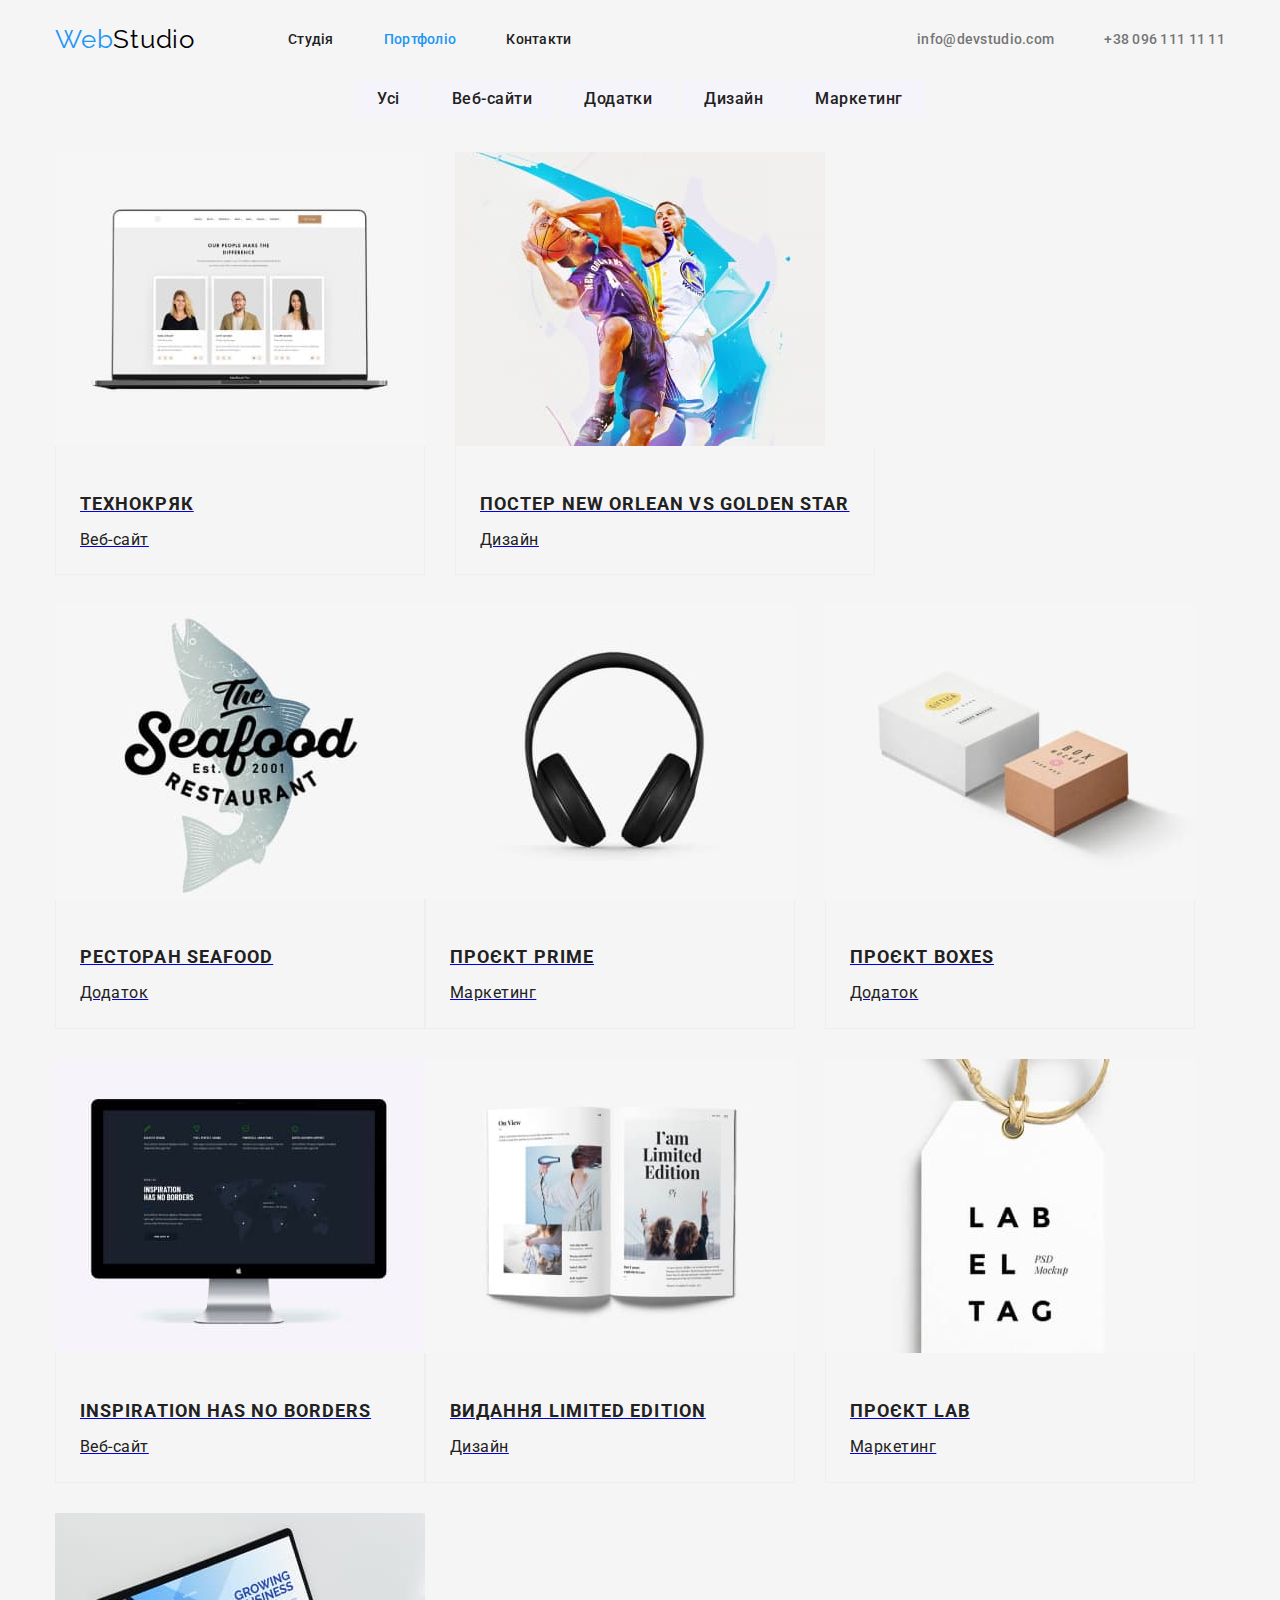
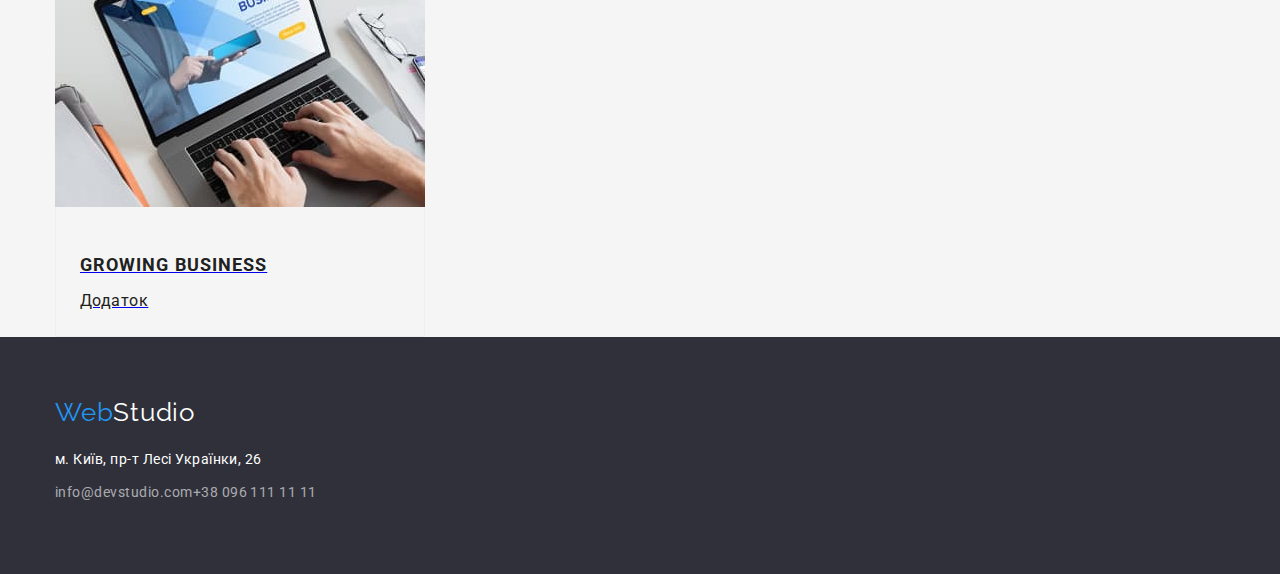
==== portfolio.html @ c463102e "hw3" ====
<!DOCTYPE html>
<html lang="ru">

<head>
    <meta charset="UTF-8">
    <meta http-equiv="X-UA-Compatible" content="IE=edge">
    <meta name="viewport" content="width=device-width, initial-scale=1.0">
    <title>Портфоліо</title>
<link href="https://fonts.googleapis.com/css2?family=Raleway:wght@700&family=Roboto:wght@400;500;700;900&display=swap"
    rel="stylesheet">
    <link rel="stylesheet" href="./css/modern-normalize.css" />
    <link href="css/styles.css" rel="stylesheet" type="text/css">
</head>
<body>
    <!--Шапка сайта-->
    

    <header class="page-header">
        <div class="container header-block">
        <a class="logo-link" href="./index.html">Web<span class="logo-header">Studio</span></a>
        <ul class="site-nav list">
            <li><a class="link" href="./index.html">Студія</a></li>
            <li><a class="link current" href="./portfolio.html">Портфоліо</a></li>
            <li><a class="link" href="#contacts">Контакти</a></li>
        </ul>
        <ul class="contact list">
            <li class="item">
                <a class="link" href="mailto:info@devstudio.com">info@devstudio.com</a>
            </li>
            <li class="item"><a class="link" href="tel:+380961111111">+38 096 111 11 11</a>
            </li>
        </ul>
        </div>
    </header>

                    <main>
                        <section class="section">
                            <div class="container">
                                <h1 hidden>Наші роботи</h1>
                                <h2 hidden>Портфоліо</h2>
                                <!-- Фільтр -->
                                <ul class="filter list">
                                    <li class="item"><button class="button" type="button">Усі</button></li>
                                    <li class="item"><button class="button" type="button">Веб-сайти</button></li>
                                    <li class="item"><button class="button" type="button">Додатки</button></li>
                                    <li class="item"><button class="button" type="button">Дизайн</button></li>
                                    <li class="item"><button class="button" type="button">Маркетинг</button></li>
                                </ul>
                                <!-- Портфоріо -->
                                <ul class="portfolio list">
                                    <li class="item">
                                        <a class="link" href="#">
                                            <img class="img" src="./images/ptf.jpg" alt="Технокряк" width="370" />
                                            <div class="signature">
                                                <h3 class="title">Технокряк</h3>
                                                <p class="text">Веб-сайт</p>
                                            </div>
                                        </a>
                                    </li>
                                    <li class="item">
                                        <a class="link" href="#" target="_blank" rel="noopener noreferrer">
                                            <img class="img" src="./images/ptf2.jpg" alt="Постер New Orlean vs Golden Star"
                                                />
                                            <div class="signature">
                                                <h3 class="title">Постер New Orlean vs Golden Star</h3>
                                                <p class="text">Дизайн</p>
                                            </div>
                                        </a>
                                    </li>
                                    <li class="item">
                                        <a class="link" href="#" target="_blank" rel="noopener noreferrer">
                                            <img class="img" src="./images/ptf3.jpg" alt="Ресторан Seafood" />
                                            <div class="signature">
                                                <h3 class="title">Ресторан Seafood</h3>
                                                <p class="text">Додаток</p>
                                            </div>
                                        </a>
                                    </li>
                                    <li class="item">
                                        <a class="link" href="#" target="_blank" rel="noopener noreferrer"><img class="img"
                                                src="./images/ptf4.jpg" alt="Проєкт Prime" width="370" />
                                            <div class="signature">
                                                <h3 class="title">Проєкт Prime</h3>
                                                <p class="text">Маркетинг</p>
                                            </div>
                                        </a>
                                    </li>
                                    <li class="item">
                                        <a class="link" href="#" target="_blank" rel="noopener noreferrer"><img class="img"
                                                src="./images/ptf5.jpg" alt="Проєкт Boxes" width="370" />
                                            <div class="signature">
                                                <h3 class="title">Проєкт Boxes</h3>
                                                <p class="text">Додаток</p>
                                            </div>
                                        </a>
                                    </li>
                                    <li class="item">
                                        <a class="link" href="#" target="_blank" rel="noopener noreferrer"><img class="img"
                                                src="./images/ptf6.jpg" alt="Inspiration has no Borders" width="370" />
                                            <div class="signature">
                                                <h3 class="title">Inspiration has no Borders</h3>
                                                <p class="text">Веб-сайт</p>
                                            </div>
                                        </a>
                                    </li>
                                    <li class="item">
                                        <a class="link" href="#" target="_blank" rel="noopener noreferrer"><img class="img"
                                                src="./images/ptf7.jpg" alt="Видання Limited Edition" width="370" />
                                            <div class="signature">
                                                <h3 class="title">Видання Limited Edition</h3>
                                                <p class="text">Дизайн</p>
                                            </div>
                                        </a>
                                    </li>
                                    <li class="item">
                                        <a class="link" href="#" target="_blank" rel="noopener noreferrer"><img class="img"
                                                src="./images/ptf8.jpg" alt="Проєкт LAB" width="370" />
                                            <div class="signature">
                                                <h3 class="title">Проєкт LAB</h3>
                                                <p class="text">Маркетинг</p>
                                            </div>
                                        </a>
                                    </li>
                                    <li class="item">
                                        <a class="link" href="#" target="_blank" rel="noopener noreferrer"><img class="img"
                                                src="./images/ptf9.jpg" alt="Growing Business" width="370" />
                                            <div class="signature">
                                                <h3 class="title">Growing Business</h3>
                                                <p class="text">Додаток</p>
                                            </div>
                                        </a>
                                    </li>
                                </ul>
                            </div>
                        </section>
                    </main>

    <footer class="footer">
        <div class="container">
    
            <a class="logo-link" href="/">Web<span class="logo-headers">Studio</span></a>
            <address class="addres">
                <a class="addres-link"
                    href="https://www.google.com/maps/place/%D0%B1%D1%83%D0%BB%D1%8C%D0%B2%D0%B0%D1%80+%D0%9B%D0%B5%D1%81%D1%96+%D0%A3%D0%BA%D1%80%D0%B0%D1%97%D0%BD%D0%BA%D0%B8,+26,+%D0%9A%D0%B8%D1%97%D0%B2,+02000/@50.427058,30.5351338,18.25z/data=!4m5!3m4!1s0x40d4cf0e033ecbe9:0x57a4dffefec77da0!8m2!3d50.4265807!4d30.5383858"
                    target="_blank" rel="noopener noreferrer">м. Київ, пр-т Лесі Українки, 26</a>
                <!-- Контакти -->
                <ul class="contact-footer list">
                    <li class="item">
                        <a class="link" href="mailto:info@devstudio.com">info@devstudio.com</a>
                    </li>
                    <br>
                    <li class="item"><a class="link" href="tel:+380961111111">+38 096 111 11 11</a></li>
                </ul>
            </address>
        </div>
        </div>
    </footer>
    </body>
    
    </html>
---- css/styles.css ----
:root {
    --primary-text-color: rgba(117, 117, 117, 1);
    --title-text-color: #212121;
    --accent-color: #2196F3;
    --primary-white-color: #FFFFFF;
    --primary-black-color: #000000;
    --background-footer-color:#2F303A;
    
}

body {
    background-color: #F5F5F5;
        color: var(--title-text-color);
        font-family: 'Roboto', sans-serif;
        letter-spacing: 0.03em;
    }
    /* Logo */
    .list {
        display: flex ;
        padding: 0;
        margin: 0;
        list-style: none;
    }
    
    
        /* Container */
        .container {
            margin-left: auto;
            margin-right: auto;
            max-width: 1200px;
            padding-left: 15px;
            padding-right: 15px;
        }
    
        .padding {
            background-color: #F5F5F5;
            padding: auto;
        }

        .teach {
            background-color:#F5F4FA;
            padding: auto;
        }
        .logo-link {
        color: var(--accent-color) ;
        font-family: Raleway, sans-serif;
        font-size: 26px;
        line-height: 1.2;
        letter-spacing: 0.03em;
        text-decoration: none;
        display: flex;
        }

 .logo-link:hover,
 .logo-link:focus,
 .logo-header:hover,
 .logo-header:focus {
 
     color: var(--accent-color);
 }

.logo-header {
    color: var(--primary-black-color);
}
.header-block {
        display: flex;
     align-items: center;
        flex-wrap: wrap;
}

  /* Site-nav */
  .site-nav {
    margin-left: 93px;
  }

  .site-nav {
    gap: 50px;
  }

  
  .site-nav .link {
    color: var(--title-text-color) ;
        font-weight: 500;
        font-size: 14px;
        line-height: 1.14;
        letter-spacing: 0.02em;
        text-decoration: none;
        display: flex;
  }
  

    .site-nav .link:hover ,
    .site-nav .link:focus {
        color: var(--accent-color);
        color: var(--accent-color);
    }
        
    .site-nav .link.current {
        color: var(--accent-color);
        color: var(--accent-color);
    }    
        /* Main */
                .features {
                    display: flex;
                }
        
                .features-section {
                    padding-bottom: 0;
                }
        
                .features .item:not(:last-child) {
        
                    margin-right: 30px;
                }
        
                .section .section-title {
                    margin-bottom: 50px;
        
                    font-weight: 700;
                    font-size: 36px;
                    line-height: 1.16;
                    text-align: center;
                }
        
                .features .title {
                    margin-top: 0;
                    margin-bottom: 10px;
                    font-weight: 700;
                    font-size: 14px;
                    line-height: 1.14;
                    text-transform: uppercase;
        
                }
        
                .features-section .item {
                    width: 270px;
                }
        
                .features .text {
                    margin-top: 0;
                    margin-bottom: 0;
                    color: var(--title-text-color);
                    font-size: 14px;
                    line-height: 1.7;
                         }
        
        
    /* Address */
 .contact {
     display: flex;
     margin-left: auto;
 }

 .contact .item:not(:last-child) {
     margin-right: 50px;
 }

 .contact .link {
     display: block;
     padding-top: 32px;
     padding-bottom: 32px;

     color: #757575;
     text-decoration: none;
     font-weight: 500;
     font-size: 14px;
     line-height: 1.14;
     letter-spacing: 0.02em;
 }

 .contact .link:hover,
 .contact .link:focus {
     color: var(--accent-color);
     text-decoration: none;
 }
    
          
    /* Hero */
    .hero {
            background-color: #2F303A;
            padding: 200px 0;
            display: block;
                height: 600px;
            max-width: 1600px;
            margin-left: auto;
            margin-right: auto;
            margin-bottom: 94px;
            color: var(--primary-white-color);
            font-weight: 900;
            font-size: 44px;
            line-height: 1.3;
            text-align: center;
            letter-spacing: 0.06em;
            text-transform: uppercase;

    }
        .hero-title {
            margin-top: 0;
            margin-bottom: 30px;
            color: var(--primary-white-color);
            font-weight: 900;
            font-size: 44px;
            line-height: 1.36;
            text-align: center;
            letter-spacing: 0.03em;
            text-transform: uppercase;
        }
    /* Button-1 */
        .button-order {
            border-radius: 4px;
            padding: 10px 32px;
            margin: auto;
            display: inline-block;
            color: var(--primary-white-color);
            background-color: var(--accent-color);
            min-width: 216px;
            min-height: 50px;
            cursor: pointer;
            font-weight: 700;
            font-size: 16px;
            line-height: 1.9;
            letter-spacing: 0.06em;
            text-align: center;
            border: 1px solid transparent;
        }
        /* Section */
        .title {
                color: var(--title-text-color);
                font-weight: 700;
                font-size: 14px;
                line-height: 1.14;
                letter-spacing: 0.03em;
                text-transform: uppercase;
                margin-bottom: 10px;
        }
        
        .section-title {
            margin-top: 118px;
            margin-bottom: 94px;
        }
        .section .section-title {
            color: var(--title-text-color);
                    font-weight: 700;
                    font-size: 36px;
                    line-height: 42px;
                    text-align: center;
    
        }

        .feature-list .text  {
            color: var(--primary-text-color);
                font-weight: 400;
                font-size: 14px;
                line-height: 1.7;
        }

        /* Примітка */

                .work {
                    display: flex;
                    justify-content: center;
                }
        
                .work-title {
                    margin-bottom: 50px;
                }
        
                .work .item:not(:last-child) {
                    margin-right: 30px;
                }

                  /* Info team*/

    .team .item-people:not(:last-child) {
     margin-right: 30px;
         }
                
    .team .image {
         margin-bottom: 30px; 
        }
    .team .title {
        font-weight: 500;
        font-size: 16px; 
        line-height: 1.2;
        margin-top: 0em;
        margin-bottom: 10px;
            }
                
    .team .text {
    color: var(--title-text-color);
    font-size: 16px;
    line-height: 1.2;
    margin-top: 0;
    margin-bottom: 0;
            }

    .text {
    margin-bottom: 124px;
        }
                .list-team {
                    margin: 0px;
                    padding: 0px;
                    justify-content: center;
                    display: flex;
                    gap: 30px;
                    padding-bottom: 94px;
                    padding-left: 200px;
                    padding-right: 200px;
                    
                }
                       .item-people {
                            background-color: #FFFFFF;
                            box-shadow: 0px 1px 3px rgba(0, 0, 0, 0.12), 0px 1px 1px rgba(0, 0, 0, 0.14), 0px 2px 1px rgba(0, 0, 0, 0.2);
                            border-radius: 0px 0px 4px 4px;
                        }

                        
                    
        
        /* Footer */
                .footer {
                    background-color: var(--background-footer-color);
                    padding: 60px 0;
                }

                .footer .logo-link {
                    display: block;
                    margin-bottom: 20px;
                }

                .footer .logo-headers {
                    color: #ffffff;
                    text-decoration: none;
                        }

                                .addres-link {
                                    color: #ffffff;
                                    display:block;
                                    margin-bottom: 9px;
                
                                    font-style: normal;
                                    text-decoration: none;
                                    font-size: 14px;
                                    line-height: 1.7;
                                }
                
                                .addres-link:hover,
                                .addres-link:focus {
                                    color: var(--accent-color);
                                    font-style: normal;
                                }
                
                                .contact-footer .link {
                                    color: rgba(255, 255, 255, 0.6);
                
                                    text-decoration: none;
                                    font-style: normal;
                                    font-size: 14px;
                                    line-height: 1.7;
                                    padding: 0 auto;
                                }
                
                                .contact-footer .item:not(:last-child) {
                                    margin-bottom: 9px;
                                }
                
                
                                .contact-footer .link.link:hover,
                                .contact-footer .link.link:focus {
                                    color: var(--accent-color);
                                    font-style: normal;
                                }
                                

 /* Portfolio */
 .portfolio .img {
     display: block;
 }

 .signature {
     padding: 20px 24px;
     border-left: 1px solid #EEEEEE;
     border-right: 1px solid #EEEEEE;
     border-bottom: 1px solid #EEEEEE;
 }

 .filter {
     display: flex;
     justify-content: center;
     margin-bottom: 34px;
 }

 .filter .item.item:not(:last-child) {
     margin-right: 8px;
 }

 .button {
     border: transparent;

     color: #212121;
     background-color: #F5F4FA;
     cursor: pointer;
     padding: 6px 22px;
     border: transparent;
     border-radius: 4px;
     font-weight: 500;
     font-size: 16px;
     line-height: 1.6;
     letter-spacing: 0.03em
 }

 .button:hover,
 .button:focus {
     border: transparent;
     border-radius: 4px;
     color: #FFFFFF;
     background-color: #2196F3;
 }

 /* Портфоліо */
 .portfolio {
     display: flex;
     flex-wrap: wrap;
     box-sizing: border-box;

 }

 .portfolio .item:not(:nth-child(3n + 3)) {
     margin-right: 30px;
 }

 .portfolio .item:not(:nth-last-child(-n + 3)) {
     margin-bottom: 30px;
 }

 .portfolio .title {
     font-weight: 700;
     font-size: 18px;
     line-height: 2;
     margin-top: 20px;
     margin-bottom: 4px;
     text-decoration: none;

 }

 .title {
    font-weight: 700;
    font-size: 18px;
    line-height: 2;
    letter-spacing: 0.06em;
    color: var(--title-text-color);
    text-decoration: none;
 }


 .portfolio .text {
     color: var(--title-text-color);

     font-size: 16px;
     line-height: 1.8;
     margin: 0;
     text-decoration: none;
 }
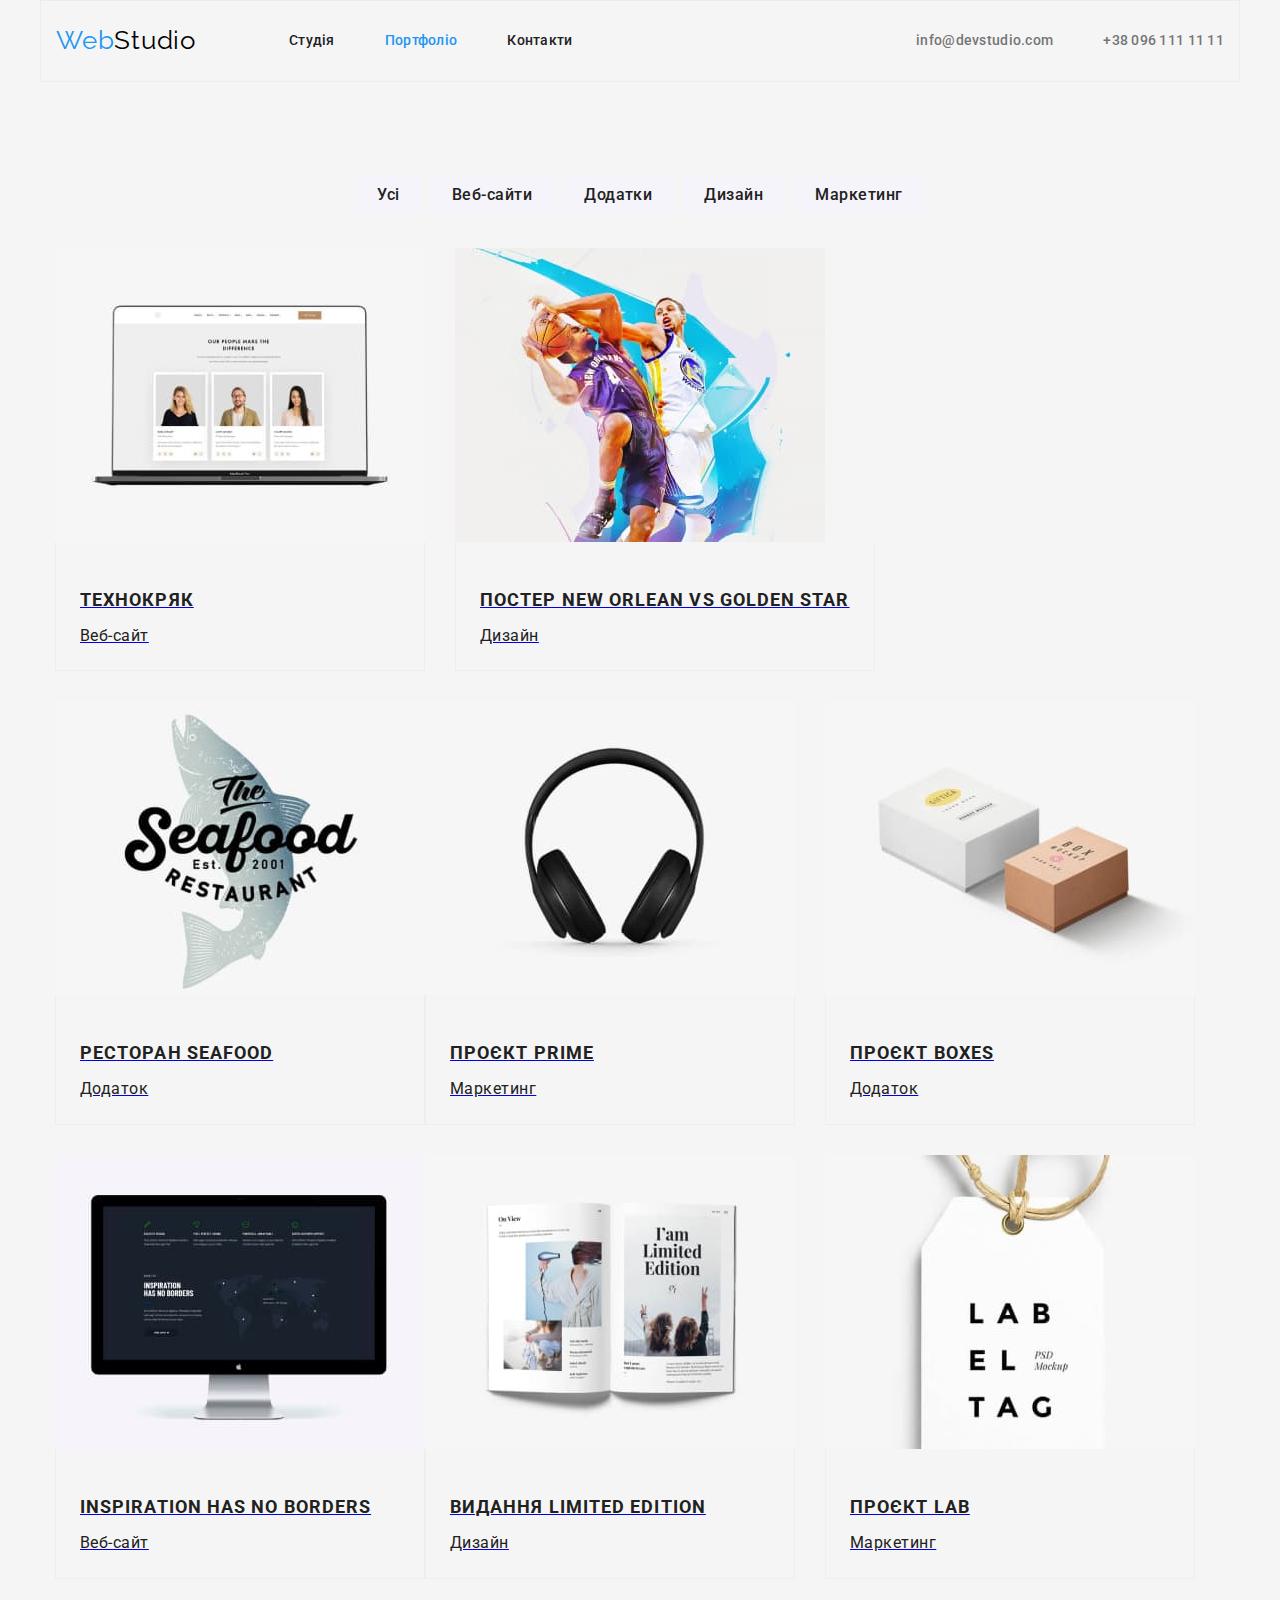
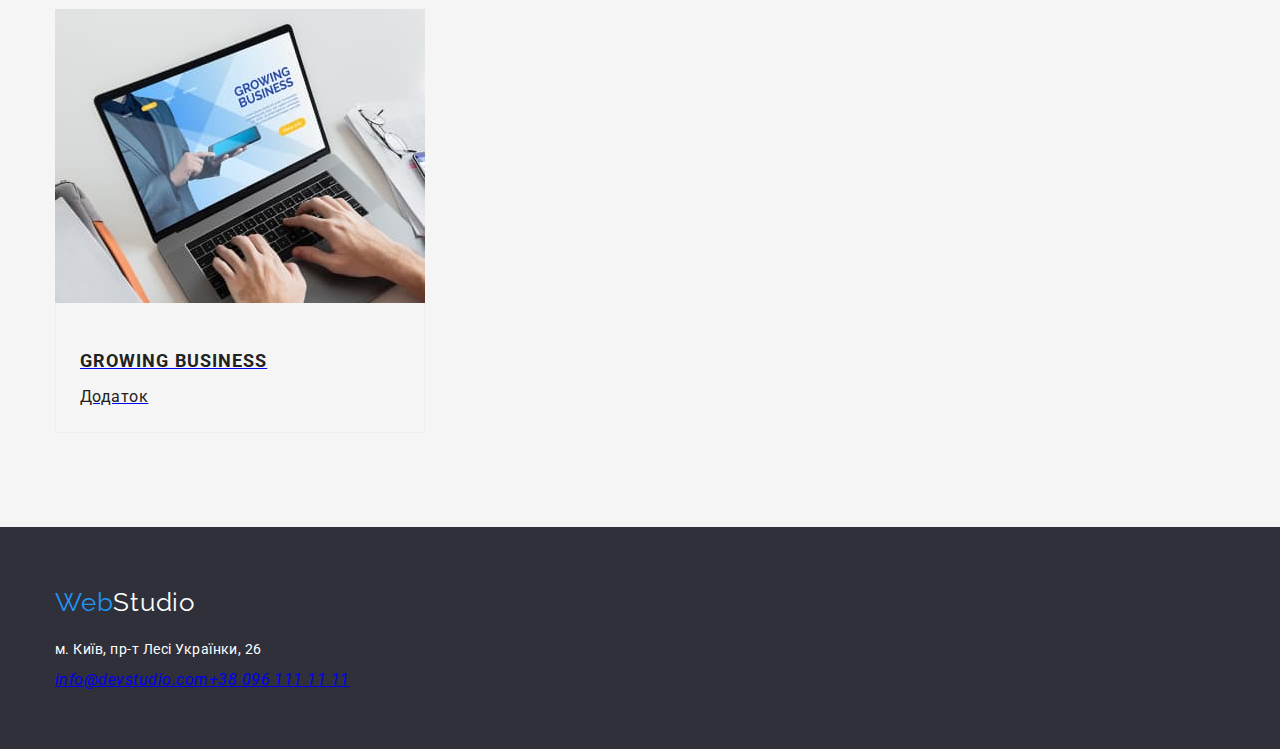
==== commit 9e5faf03: "final index.html" ====
--- a/portfolio.html
+++ b/portfolio.html
@@ -32,109 +32,109 @@
         </ul>
         </div>
     </header>
+    <main>
+        <section class="section">
+            <div class="container">
+                <h1 hidden>Наші роботи</h1>
+                <h2 hidden>Портфоліо</h2>
+                <!-- Фільтр -->
+                <ul class="filter list">
+                    <li class="item"><button class="button" type="button">Усі</button></li>
+                    <li class="item"><button class="button" type="button">Веб-сайти</button></li>
+                    <li class="item"><button class="button" type="button">Додатки</button></li>
+                    <li class="item"><button class="button" type="button">Дизайн</button></li>
+                    <li class="item"><button class="button" type="button">Маркетинг</button></li>
+                </ul>
+                <!-- Портфоріо -->
+                <ul class="portfolio list">
+                    <li class="item">
+                        <a class="link" href="#">
+                            <img class="img" src="./images/ptf.jpg" alt="Технокряк" width="370" />
+                            <div class="signature">
+                                <h3 class="title">Технокряк</h3>
+                                <p class="text">Веб-сайт</p>
+                            </div>
+                        </a>
+                    </li>
+                    <li class="item">
+                        <a class="link" href="#" target="_blank" rel="noopener noreferrer">
+                            <img class="img" src="./images/ptf2.jpg" alt="Постер New Orlean vs Golden Star"
+                                width="370" />
+                            <div class="signature">
+                                <h3 class="title">Постер New Orlean vs Golden Star</h3>
+                                <p class="text">Дизайн</p>
+                            </div>
+                        </a>
+                    </li>
+                    <li class="item">
+                        <a class="link" href="#" target="_blank" rel="noopener noreferrer">
+                            <img class="img" src="./images/ptf3.jpg" alt="Ресторан Seafood" width="370" />
+                            <div class="signature">
+                                <h3 class="title">Ресторан Seafood</h3>
+                                <p class="text">Додаток</p>
+                            </div>
+                        </a>
+                    </li>
+                    <li class="item">
+                        <a class="link" href="#" target="_blank" rel="noopener noreferrer"><img class="img"
+                                src="./images/ptf4.jpg" alt="Проєкт Prime" width="370" />
+                            <div class="signature">
+                                <h3 class="title">Проєкт Prime</h3>
+                                <p class="text">Маркетинг</p>
+                            </div>
+                        </a>
+                    </li>
+                    <li class="item">
+                        <a class="link" href="#" target="_blank" rel="noopener noreferrer"><img class="img"
+                                src="./images/ptf5.jpg" alt="Проєкт Boxes" width="370" />
+                            <div class="signature">
+                                <h3 class="title">Проєкт Boxes</h3>
+                                <p class="text">Додаток</p>
+                            </div>
+                        </a>
+                    </li>
+                    <li class="item">
+                        <a class="link" href="#" target="_blank" rel="noopener noreferrer"><img class="img"
+                                src="./images/ptf6.jpg" alt="Inspiration has no Borders" width="370" />
+                            <div class="signature">
+                                <h3 class="title">Inspiration has no Borders</h3>
+                                <p class="text">Веб-сайт</p>
+                            </div>
+                        </a>
+                    </li>
+                    <li class="item">
+                        <a class="link" href="#" target="_blank" rel="noopener noreferrer"><img class="img"
+                                src="./images/ptf7.jpg" alt="Видання Limited Edition" width="370" />
+                            <div class="signature">
+                                <h3 class="title">Видання Limited Edition</h3>
+                                <p class="text">Дизайн</p>
+                            </div>
+                        </a>
+                    </li>
+                    <li class="item">
+                        <a class="link" href="#" target="_blank" rel="noopener noreferrer"><img class="img"
+                                src="./images/ptf8.jpg" alt="Проєкт LAB" width="370" />
+                            <div class="signature">
+                                <h3 class="title">Проєкт LAB</h3>
+                                <p class="text">Маркетинг</p>
+                            </div>
+                        </a>
+                    </li>
+                    <li class="item">
+                        <a class="link" href="#" target="_blank" rel="noopener noreferrer"><img class="img"
+                                src="./images/ptf9.jpg" alt="Growing Business" width="370" />
+                            <div class="signature">
+                                <h3 class="title">Growing Business</h3>
+                                <p class="text">Додаток</p>
+                            </div>
+                        </a>
+                    </li>
+                </ul>
+            </div>
+        </section>
+    </main>
 
-                    <main>
-                        <section class="section">
-                            <div class="container">
-                                <h1 hidden>Наші роботи</h1>
-                                <h2 hidden>Портфоліо</h2>
-                                <!-- Фільтр -->
-                                <ul class="filter list">
-                                    <li class="item"><button class="button" type="button">Усі</button></li>
-                                    <li class="item"><button class="button" type="button">Веб-сайти</button></li>
-                                    <li class="item"><button class="button" type="button">Додатки</button></li>
-                                    <li class="item"><button class="button" type="button">Дизайн</button></li>
-                                    <li class="item"><button class="button" type="button">Маркетинг</button></li>
-                                </ul>
-                                <!-- Портфоріо -->
-                                <ul class="portfolio list">
-                                    <li class="item">
-                                        <a class="link" href="#">
-                                            <img class="img" src="./images/ptf.jpg" alt="Технокряк" width="370" />
-                                            <div class="signature">
-                                                <h3 class="title">Технокряк</h3>
-                                                <p class="text">Веб-сайт</p>
-                                            </div>
-                                        </a>
-                                    </li>
-                                    <li class="item">
-                                        <a class="link" href="#" target="_blank" rel="noopener noreferrer">
-                                            <img class="img" src="./images/ptf2.jpg" alt="Постер New Orlean vs Golden Star"
-                                                />
-                                            <div class="signature">
-                                                <h3 class="title">Постер New Orlean vs Golden Star</h3>
-                                                <p class="text">Дизайн</p>
-                                            </div>
-                                        </a>
-                                    </li>
-                                    <li class="item">
-                                        <a class="link" href="#" target="_blank" rel="noopener noreferrer">
-                                            <img class="img" src="./images/ptf3.jpg" alt="Ресторан Seafood" />
-                                            <div class="signature">
-                                                <h3 class="title">Ресторан Seafood</h3>
-                                                <p class="text">Додаток</p>
-                                            </div>
-                                        </a>
-                                    </li>
-                                    <li class="item">
-                                        <a class="link" href="#" target="_blank" rel="noopener noreferrer"><img class="img"
-                                                src="./images/ptf4.jpg" alt="Проєкт Prime" width="370" />
-                                            <div class="signature">
-                                                <h3 class="title">Проєкт Prime</h3>
-                                                <p class="text">Маркетинг</p>
-                                            </div>
-                                        </a>
-                                    </li>
-                                    <li class="item">
-                                        <a class="link" href="#" target="_blank" rel="noopener noreferrer"><img class="img"
-                                                src="./images/ptf5.jpg" alt="Проєкт Boxes" width="370" />
-                                            <div class="signature">
-                                                <h3 class="title">Проєкт Boxes</h3>
-                                                <p class="text">Додаток</p>
-                                            </div>
-                                        </a>
-                                    </li>
-                                    <li class="item">
-                                        <a class="link" href="#" target="_blank" rel="noopener noreferrer"><img class="img"
-                                                src="./images/ptf6.jpg" alt="Inspiration has no Borders" width="370" />
-                                            <div class="signature">
-                                                <h3 class="title">Inspiration has no Borders</h3>
-                                                <p class="text">Веб-сайт</p>
-                                            </div>
-                                        </a>
-                                    </li>
-                                    <li class="item">
-                                        <a class="link" href="#" target="_blank" rel="noopener noreferrer"><img class="img"
-                                                src="./images/ptf7.jpg" alt="Видання Limited Edition" width="370" />
-                                            <div class="signature">
-                                                <h3 class="title">Видання Limited Edition</h3>
-                                                <p class="text">Дизайн</p>
-                                            </div>
-                                        </a>
-                                    </li>
-                                    <li class="item">
-                                        <a class="link" href="#" target="_blank" rel="noopener noreferrer"><img class="img"
-                                                src="./images/ptf8.jpg" alt="Проєкт LAB" width="370" />
-                                            <div class="signature">
-                                                <h3 class="title">Проєкт LAB</h3>
-                                                <p class="text">Маркетинг</p>
-                                            </div>
-                                        </a>
-                                    </li>
-                                    <li class="item">
-                                        <a class="link" href="#" target="_blank" rel="noopener noreferrer"><img class="img"
-                                                src="./images/ptf9.jpg" alt="Growing Business" width="370" />
-                                            <div class="signature">
-                                                <h3 class="title">Growing Business</h3>
-                                                <p class="text">Додаток</p>
-                                            </div>
-                                        </a>
-                                    </li>
-                                </ul>
-                            </div>
-                        </section>
-                    </main>
-
+    
     <footer class="footer">
         <div class="container">
     
--- a/css/styles.css
+++ b/css/styles.css
@@ -32,14 +32,9 @@
             padding-right: 15px;
         }
     
-        .padding {
-            background-color: #F5F5F5;
-            padding: auto;
-        }
-
-        .teach {
-            background-color:#F5F4FA;
-            padding: auto;
+        .section {
+            padding-top: 94px;
+            padding-bottom: 94px;
         }
         .logo-link {
         color: var(--accent-color) ;
@@ -66,11 +61,14 @@
         display: flex;
      align-items: center;
         flex-wrap: wrap;
+        border: 1px solid #ECECEC;
+        padding: auto;
 }
 
   /* Site-nav */
   .site-nav {
     margin-left: 93px;
+    
   }
 
   .site-nav {
@@ -270,53 +268,45 @@
                 }
 
                   /* Info team*/
-
-    .team .item-people:not(:last-child) {
-     margin-right: 30px;
-         }
-                
-    .team .image {
-         margin-bottom: 30px; 
-        }
-    .team .title {
-        font-weight: 500;
-        font-size: 16px; 
-        line-height: 1.2;
-        margin-top: 0em;
-        margin-bottom: 10px;
-            }
-                
-    .team .text {
-    color: var(--title-text-color);
-    font-size: 16px;
-    line-height: 1.2;
-    margin-top: 0;
-    margin-bottom: 0;
-            }
-
-    .text {
-    margin-bottom: 124px;
-        }
-                .list-team {
-                    margin: 0px;
-                    padding: 0px;
-                    justify-content: center;
-                    display: flex;
-                    gap: 30px;
-                    padding-bottom: 94px;
-                    padding-left: 200px;
-                    padding-right: 200px;
-                    
-                }
-                       .item-people {
-                            background-color: #FFFFFF;
-                            box-shadow: 0px 1px 3px rgba(0, 0, 0, 0.12), 0px 1px 1px rgba(0, 0, 0, 0.14), 0px 2px 1px rgba(0, 0, 0, 0.2);
-                            border-radius: 0px 0px 4px 4px;
-                        }
-
-                        
-                    
-        
+                  
+             .team {
+                display: flex;
+                justify-content: center;
+                gap: 30px;
+             }
+                    .title-team {
+                        margin-bottom: 50px;
+                        color: var(--title-text-color);
+                        font-weight: 700;
+                        font-size: 36px;
+                        line-height: 42px;
+                        text-align: center;
+                        letter-spacing: 0.03em;
+                }
+                .team-title {
+                color: var(--title-text-color);
+                font-weight: 500;
+                font-size: 16px;
+                line-height: 1.18;
+                text-align: center;
+                letter-spacing: 0.03em;
+                 }
+                .text-team {
+                 color: #757575;
+                font-size: 16px;
+                line-height: 1.18;
+                 margin: 0px;
+                padding: 0px;
+                text-align: center;
+                letter-spacing: 0.03em;
+                padding-bottom: 30px;
+                padding-top: 10px;
+                }
+                .team-people {
+                background-color: #FFFFFF;
+                box-shadow: 0px 1px 3px rgba(0, 0, 0, 0.12), 0px 1px 1px rgba(0, 0, 0, 0.14), 0px 2px 1px rgba(0, 0, 0, 0.2);
+                border-radius: 0px 0px 4px 4px;
+                                }
         /* Footer */
                 .footer {
                     background-color: var(--background-footer-color);
@@ -350,7 +340,7 @@
                                     font-style: normal;
                                 }
                 
-                                .contact-footer .link {
+                                .footer-list .link {
                                     color: rgba(255, 255, 255, 0.6);
                 
                                     text-decoration: none;
@@ -359,41 +349,22 @@
                                     line-height: 1.7;
                                     padding: 0 auto;
                                 }
-                
-                                .contact-footer .item:not(:last-child) {
+                                .footer-list {
+                                    list-style: none;
+                                }
+                                .footer-list .item:not(:last-child) {
                                     margin-bottom: 9px;
                                 }
                 
                 
-                                .contact-footer .link.link:hover,
-                                .contact-footer .link.link:focus {
+                                .footer-list .link.link:hover,
+                                .footer-list .link.link:focus {
                                     color: var(--accent-color);
                                     font-style: normal;
                                 }
                                 
 
  /* Portfolio */
- .portfolio .img {
-     display: block;
- }
-
- .signature {
-     padding: 20px 24px;
-     border-left: 1px solid #EEEEEE;
-     border-right: 1px solid #EEEEEE;
-     border-bottom: 1px solid #EEEEEE;
- }
-
- .filter {
-     display: flex;
-     justify-content: center;
-     margin-bottom: 34px;
- }
-
- .filter .item.item:not(:last-child) {
-     margin-right: 8px;
- }
-
  .button {
      border: transparent;
 
@@ -406,7 +377,8 @@
      font-weight: 500;
      font-size: 16px;
      line-height: 1.6;
-     letter-spacing: 0.03em
+     letter-spacing: 0.03em;
+
  }
 
  .button:hover,
@@ -416,6 +388,84 @@
      color: #FFFFFF;
      background-color: #2196F3;
  }
+  .portfolio .img {
+      display: block;
+  }
+
+  .signature {
+      padding: 20px 24px;
+      border-left: 1px solid #EEEEEE;
+      border-right: 1px solid #EEEEEE;
+      border-bottom: 1px solid #EEEEEE;
+  }
+
+  .filter {
+      display: flex;
+      justify-content: center;
+      margin-bottom: 34px;
+  }
+
+  .filter .item.item:not(:last-child) {
+      margin-right: 8px;
+  }
+
+  .button {
+      border: transparent;
+
+      color: #212121;
+      background-color: #F5F4FA;
+      cursor: pointer;
+      padding: 6px 22px;
+      border: transparent;
+      border-radius: 4px;
+      font-weight: 500;
+      font-size: 16px;
+      line-height: 1.6;
+      letter-spacing: 0.03em
+  }
+
+  .button:hover,
+  .button:focus {
+      border: transparent;
+      border-radius: 4px;
+      color: #FFFFFF;
+      background-color: #2196F3;
+  }
+
+  /* Портфоліо */
+  .portfolio {
+      display: flex;
+      flex-wrap: wrap;
+      /* gap: 30px; */
+      box-sizing: border-box;
+
+  }
+
+  .portfolio .item:not(:nth-child(3n + 3)) {
+      margin-right: 30px;
+  }
+
+  .portfolio .item:not(:nth-last-child(-n + 3)) {
+      margin-bottom: 30px;
+  }
+
+  .portfolio .title {
+      font-weight: 700;
+      font-size: 18px;
+      line-height: 2;
+      margin-top: 20px;
+      margin-bottom: 4px;
+
+  }
+
+
+  .portfolio .text {
+      color: var(--title-text-color);
+
+      font-size: 16px;
+      line-height: 1.8;
+      margin: 0;
+  }
 
  /* Портфоліо */
  .portfolio {
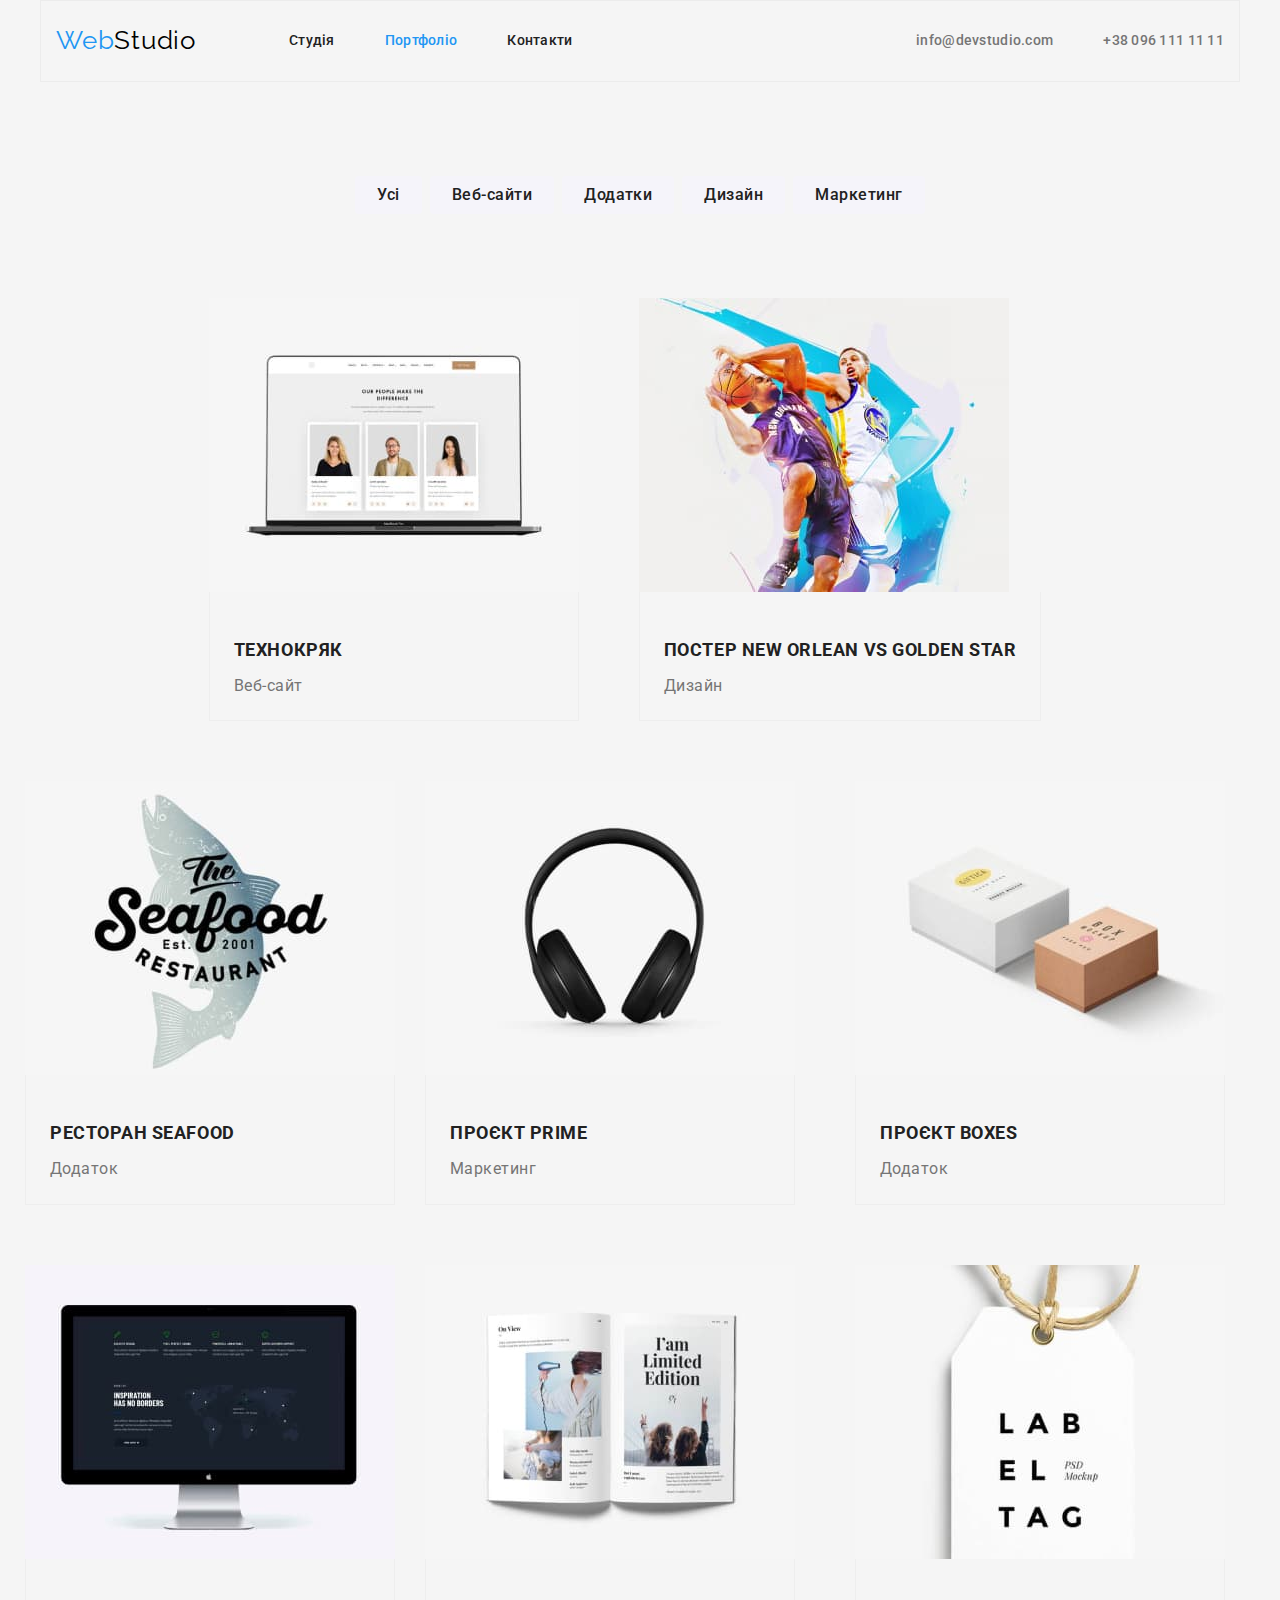
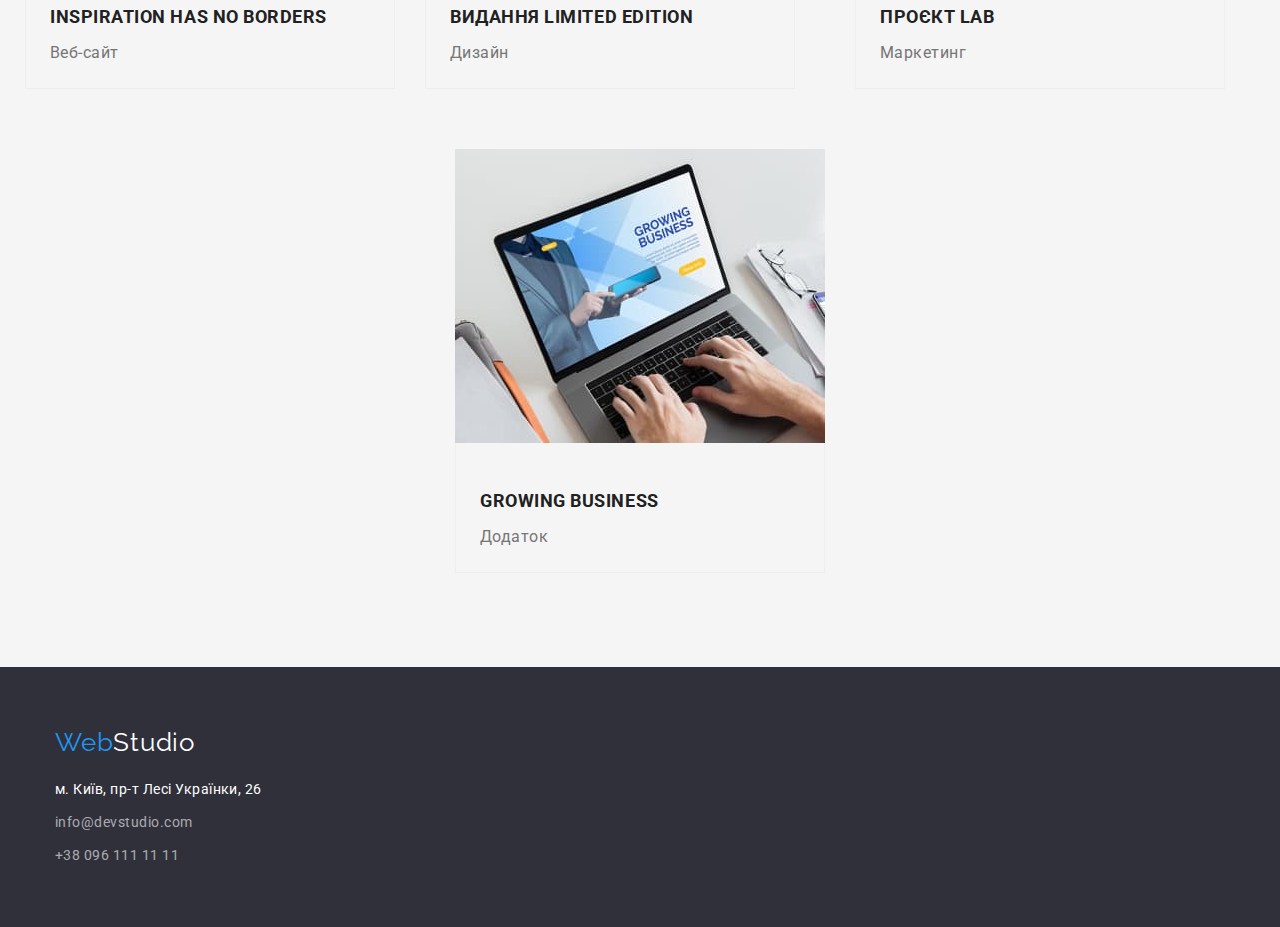
==== commit 642b8fc4: "final work" ====
--- a/portfolio.html
+++ b/portfolio.html
@@ -45,7 +45,9 @@
                     <li class="item"><button class="button" type="button">Дизайн</button></li>
                     <li class="item"><button class="button" type="button">Маркетинг</button></li>
                 </ul>
-                <!-- Портфоріо -->
+                </div>
+                <!-- Портфоліо -->
+                <div class="container-prtf">
                 <ul class="portfolio list">
                     <li class="item">
                         <a class="link" href="#">
@@ -144,12 +146,11 @@
                     href="https://www.google.com/maps/place/%D0%B1%D1%83%D0%BB%D1%8C%D0%B2%D0%B0%D1%80+%D0%9B%D0%B5%D1%81%D1%96+%D0%A3%D0%BA%D1%80%D0%B0%D1%97%D0%BD%D0%BA%D0%B8,+26,+%D0%9A%D0%B8%D1%97%D0%B2,+02000/@50.427058,30.5351338,18.25z/data=!4m5!3m4!1s0x40d4cf0e033ecbe9:0x57a4dffefec77da0!8m2!3d50.4265807!4d30.5383858"
                     target="_blank" rel="noopener noreferrer">м. Київ, пр-т Лесі Українки, 26</a>
                 <!-- Контакти -->
-                <ul class="contact-footer list">
+                <ul class="footer-list">
                     <li class="item">
                         <a class="link" href="mailto:info@devstudio.com">info@devstudio.com</a>
                     </li>
-                    <br>
-                    <li class="item"><a class="link" href="tel:+380961111111">+38 096 111 11 11</a></li>
+                    <li class="item-tell"><a class="link" href="tel:+380961111111">+38 096 111 11 11</a></li>
                 </ul>
             </address>
         </div>
--- a/css/styles.css
+++ b/css/styles.css
@@ -15,6 +15,10 @@
         letter-spacing: 0.03em;
     }
     /* Logo */
+            a{
+                list-style: none;
+                text-decoration: none;
+            }
     .list {
         display: flex ;
         padding: 0;
@@ -421,7 +425,8 @@
       font-weight: 500;
       font-size: 16px;
       line-height: 1.6;
-      letter-spacing: 0.03em
+      letter-spacing: 0.03em;
+      margin-bottom: 50px;
   }
 
   .button:hover,
@@ -433,23 +438,27 @@
   }
 
   /* Портфоліо */
+  .container-prtf {
+    margin-left: auto;
+        margin-right: auto;
+        max-width: 1600px;
+        padding-left: 15px;
+        padding-right: 15px;
+  }
   .portfolio {
       display: flex;
       flex-wrap: wrap;
-      /* gap: 30px; */
+      gap: 30px;
       box-sizing: border-box;
-
-  }
-
-  .portfolio .item:not(:nth-child(3n + 3)) {
-      margin-right: 30px;
-  }
-
-  .portfolio .item:not(:nth-last-child(-n + 3)) {
-      margin-bottom: 30px;
-  }
+      justify-content: center;
+
+  }
+
+  
 
   .portfolio .title {
+      color: var(--title-text-color);
+      align-items: center;
       font-weight: 700;
       font-size: 18px;
       line-height: 2;
@@ -457,15 +466,14 @@
       margin-bottom: 4px;
 
   }
-
-
-  .portfolio .text {
-      color: var(--title-text-color);
-
-      font-size: 16px;
-      line-height: 1.8;
-      margin: 0;
-  }
+ .portfolio .text {
+            color: #757575;
+            font-size: 16px;
+            line-height: 1.8;
+            margin: 0;
+            text-decoration: none;
+            list-style: none;
+        }
 
  /* Портфоліо */
  .portfolio {
@@ -483,33 +491,6 @@
      margin-bottom: 30px;
  }
 
- .portfolio .title {
-     font-weight: 700;
-     font-size: 18px;
-     line-height: 2;
-     margin-top: 20px;
-     margin-bottom: 4px;
-     text-decoration: none;
-
- }
-
- .title {
-    font-weight: 700;
-    font-size: 18px;
-    line-height: 2;
-    letter-spacing: 0.06em;
-    color: var(--title-text-color);
-    text-decoration: none;
- }
-
-
- .portfolio .text {
-     color: var(--title-text-color);
-
-     font-size: 16px;
-     line-height: 1.8;
-     margin: 0;
-     text-decoration: none;
- }
-
+
+ 
  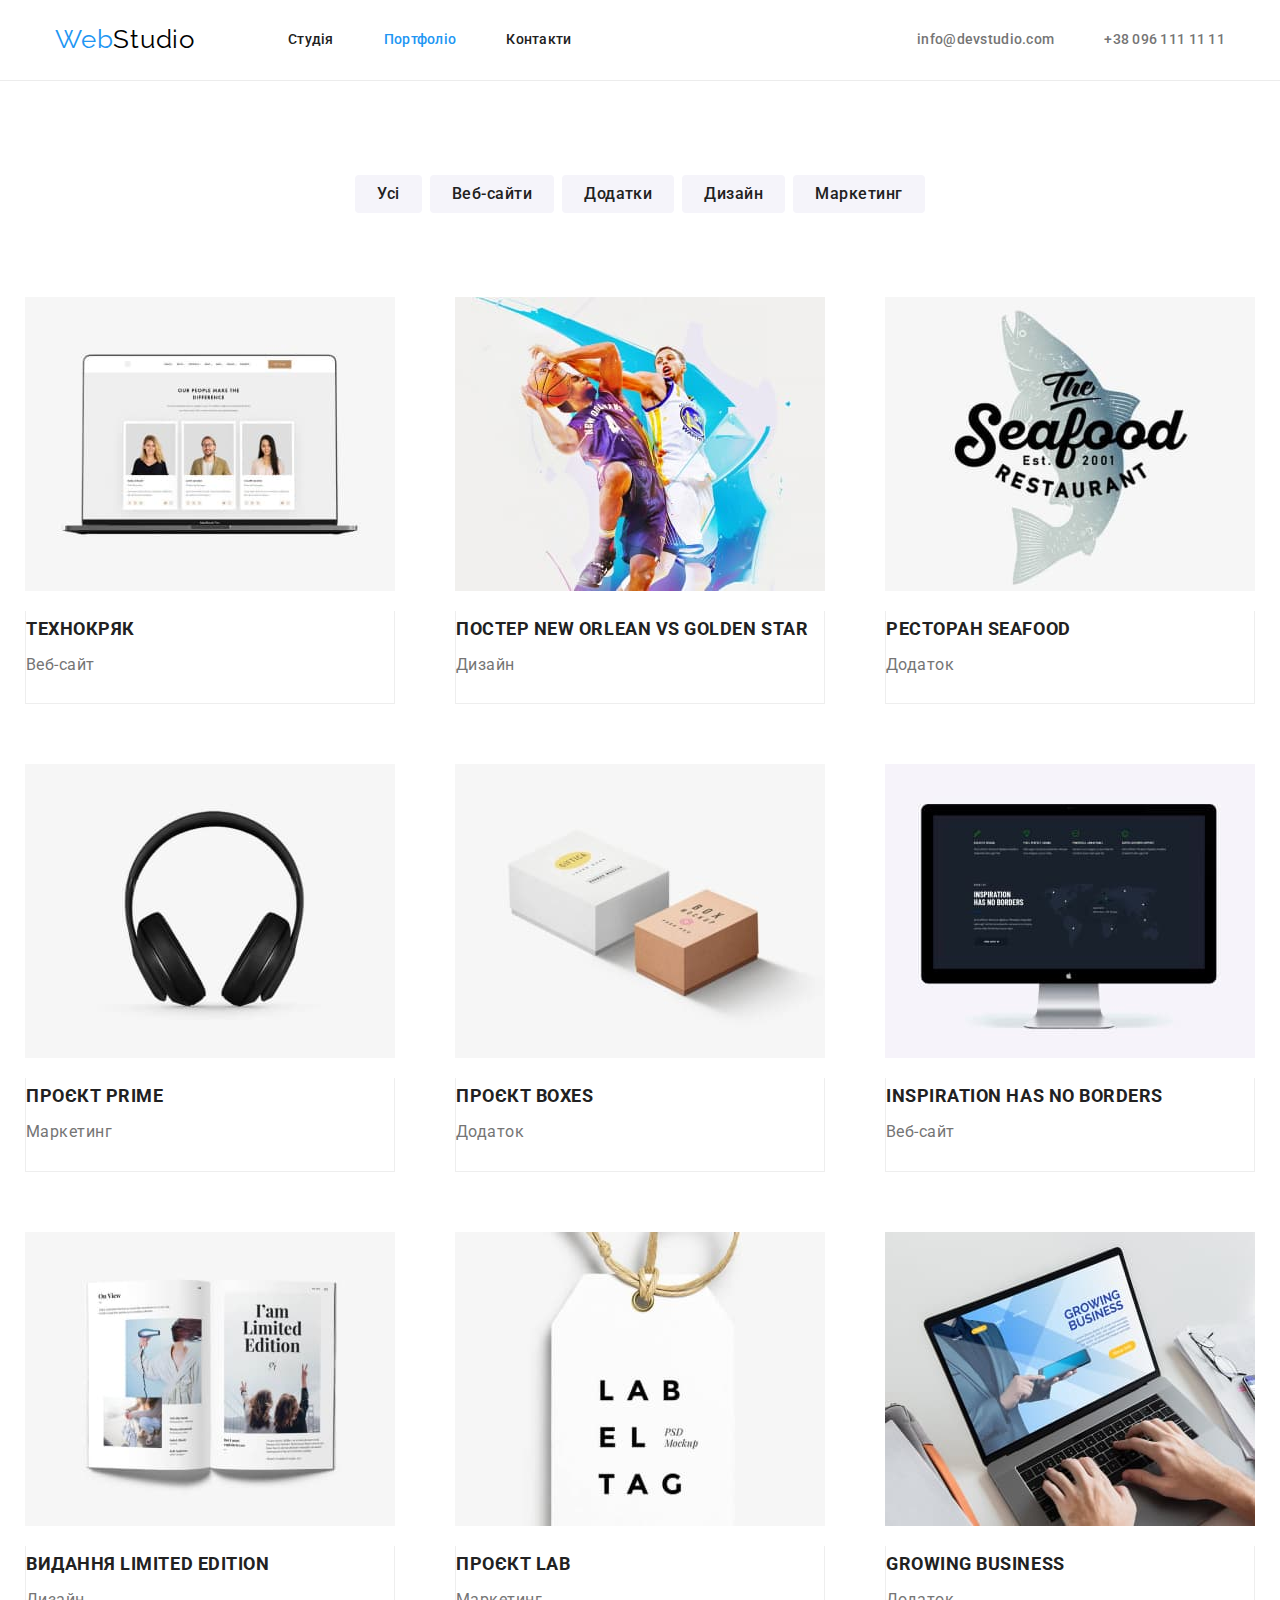
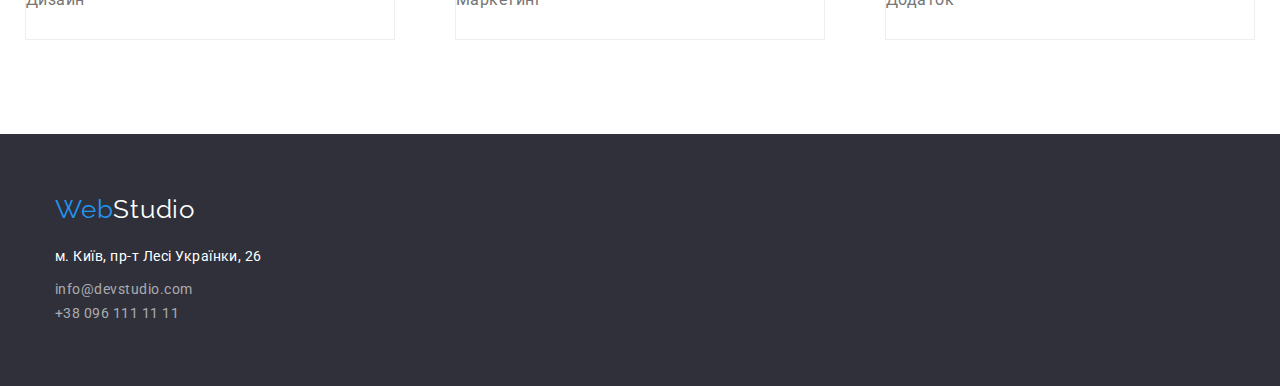
==== commit a6caddbe: "FINAL" ====
--- a/portfolio.html
+++ b/portfolio.html
@@ -12,7 +12,7 @@
     <link href="css/styles.css" rel="stylesheet" type="text/css">
 </head>
 <body>
-    <!--Шапка сайта-->
+    <!--Шапка сайту -->
     
 
     <header class="page-header">
--- a/css/styles.css
+++ b/css/styles.css
@@ -9,7 +9,7 @@
 }
 
 body {
-    background-color: #F5F5F5;
+    background-color: var(--primary-white-color);
         color: var(--title-text-color);
         font-family: 'Roboto', sans-serif;
         letter-spacing: 0.03em;
@@ -25,6 +25,10 @@
         margin: 0;
         list-style: none;
     }
+
+    .page-header {
+        border-bottom: 1px solid #ECECEC;
+    }
     
     
         /* Container */
@@ -65,10 +69,11 @@
         display: flex;
      align-items: center;
         flex-wrap: wrap;
-        border: 1px solid #ECECEC;
         padding: auto;
 }
-
+.header {
+    border: 1px solid #ECECEC;
+}
   /* Site-nav */
   .site-nav {
     margin-left: 93px;
@@ -101,7 +106,7 @@
         color: var(--accent-color);
         color: var(--accent-color);
     }    
-        /* Main */
+        /* Main menu */
                 .features {
                     display: flex;
                 }
@@ -180,13 +185,13 @@
     /* Hero */
     .hero {
             background-color: #2F303A;
+            border: 1px solid #ECECEC;
             padding: 200px 0;
             display: block;
                 height: 600px;
             max-width: 1600px;
             margin-left: auto;
             margin-right: auto;
-            margin-bottom: 94px;
             color: var(--primary-white-color);
             font-weight: 900;
             font-size: 44px;
@@ -236,10 +241,8 @@
                 margin-bottom: 10px;
         }
         
-        .section-title {
-            margin-top: 118px;
-            margin-bottom: 94px;
-        }
+
+        
         .section .section-title {
             color: var(--title-text-color);
                     font-weight: 700;
@@ -263,16 +266,16 @@
                     justify-content: center;
                 }
         
-                .work-title {
-                    margin-bottom: 50px;
-                }
         
                 .work .item:not(:last-child) {
                     margin-right: 30px;
                 }
 
                   /* Info team*/
-                  
+                  .section-team {
+                    background-color: #F5F4FA;
+                  }
+
              .team {
                 display: flex;
                 justify-content: center;
@@ -287,24 +290,24 @@
                         text-align: center;
                         letter-spacing: 0.03em;
                 }
-                .team-title {
+                .description-title {
                 color: var(--title-text-color);
+                padding-top: 30px;
                 font-weight: 500;
                 font-size: 16px;
-                line-height: 1.18;
+                line-height: 1.1875;
                 text-align: center;
                 letter-spacing: 0.03em;
-                 }
-                .text-team {
-                 color: #757575;
-                font-size: 16px;
-                line-height: 1.18;
-                 margin: 0px;
-                padding: 0px;
-                text-align: center;
-                letter-spacing: 0.03em;
-                padding-bottom: 30px;
+                }
+                .description{
+                    color: #757575;
+                font-weight: 400;
                 padding-top: 10px;
+                margin-bottom: 30px;
+                    font-size: 16px;
+                    line-height: 1.1875;
+                    text-align: center;
+                    letter-spacing: 0.03em;
                 }
                 .team-people {
                 background-color: #FFFFFF;
@@ -356,9 +359,7 @@
                                 .footer-list {
                                     list-style: none;
                                 }
-                                .footer-list .item:not(:last-child) {
-                                    margin-bottom: 9px;
-                                }
+                
                 
                 
                                 .footer-list .link.link:hover,
@@ -397,7 +398,7 @@
   }
 
   .signature {
-      padding: 20px 24px;
+      padding-bottom: 24px;
       border-left: 1px solid #EEEEEE;
       border-right: 1px solid #EEEEEE;
       border-bottom: 1px solid #EEEEEE;
@@ -407,11 +408,9 @@
       display: flex;
       justify-content: center;
       margin-bottom: 34px;
-  }
-
-  .filter .item.item:not(:last-child) {
-      margin-right: 8px;
-  }
+      gap: 8px;
+  }
+
 
   .button {
       border: transparent;
@@ -439,7 +438,7 @@
 
   /* Портфоліо */
   .container-prtf {
-    margin-left: auto;
+        margin-left: auto;
         margin-right: auto;
         max-width: 1600px;
         padding-left: 15px;
@@ -453,6 +452,7 @@
       justify-content: center;
 
   }
+  
 
   
 
@@ -475,7 +475,6 @@
             list-style: none;
         }
 
- /* Портфоліо */
  .portfolio {
      display: flex;
      flex-wrap: wrap;
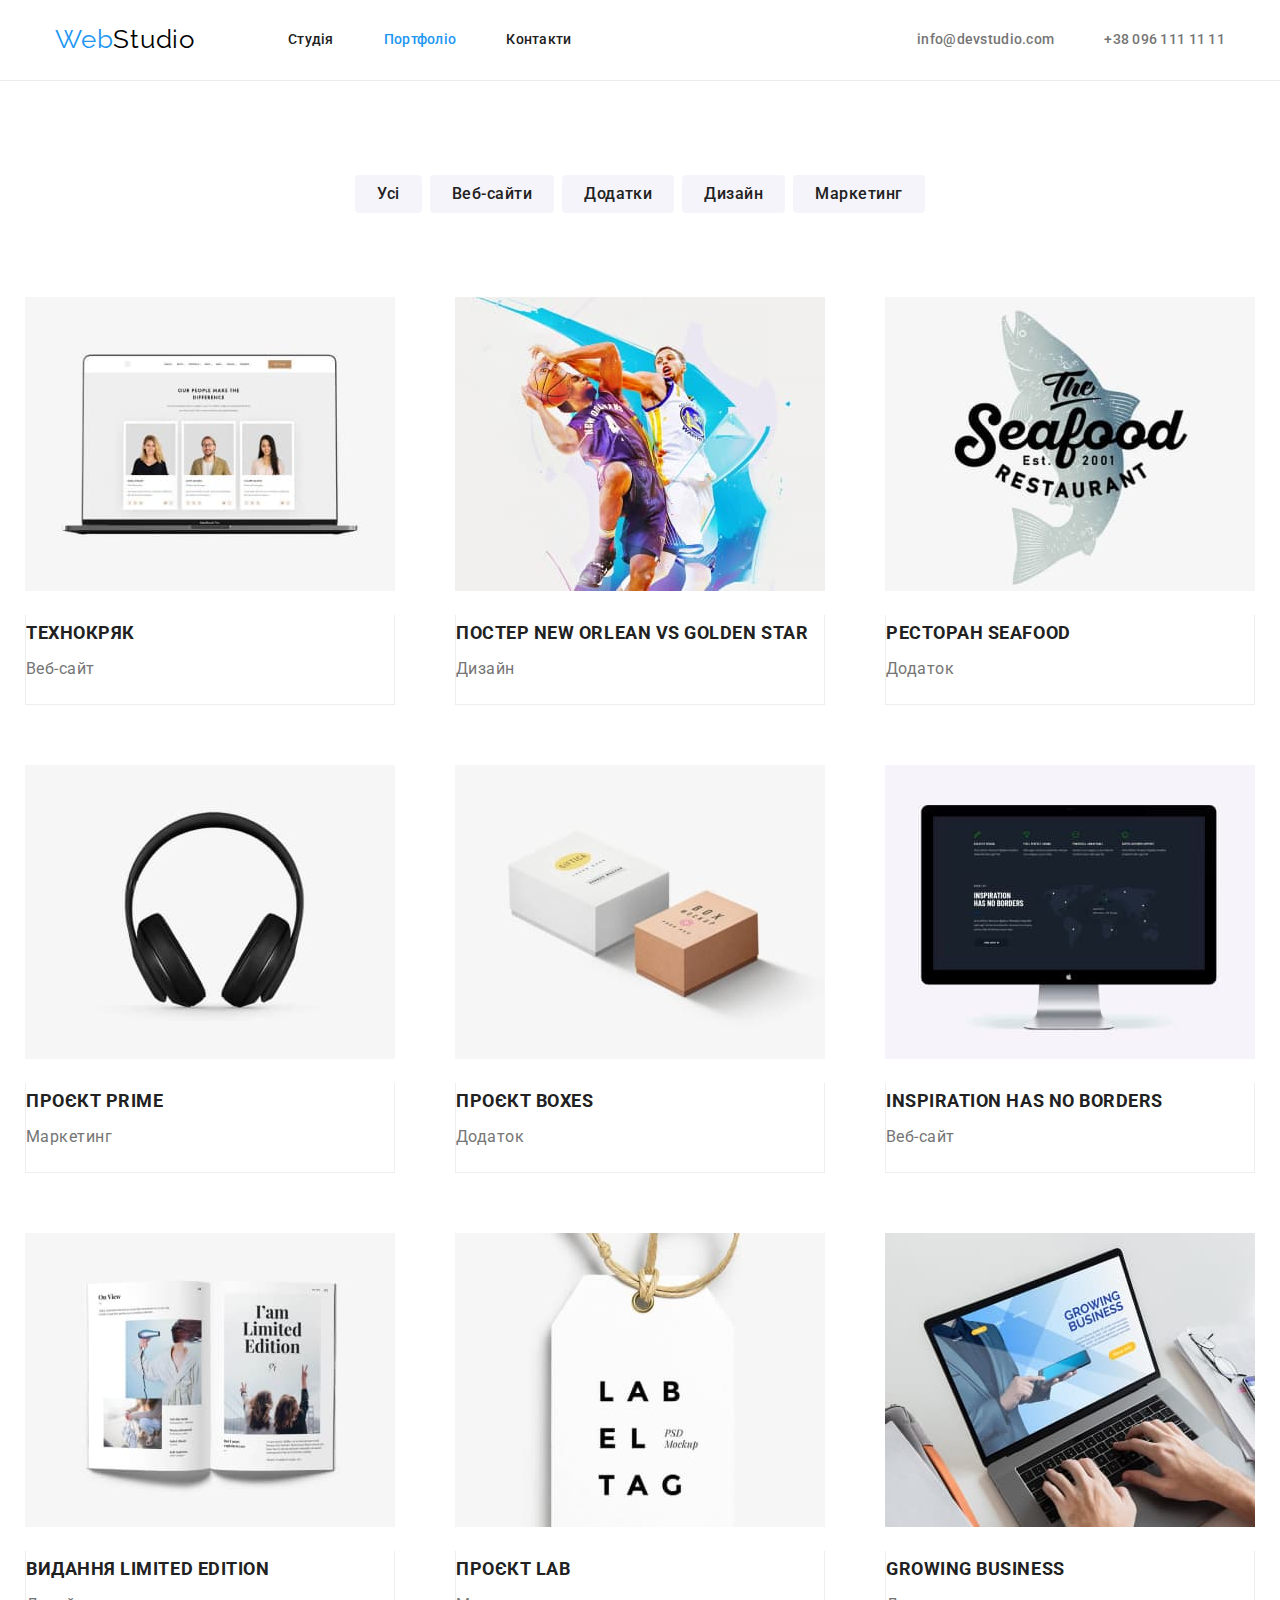
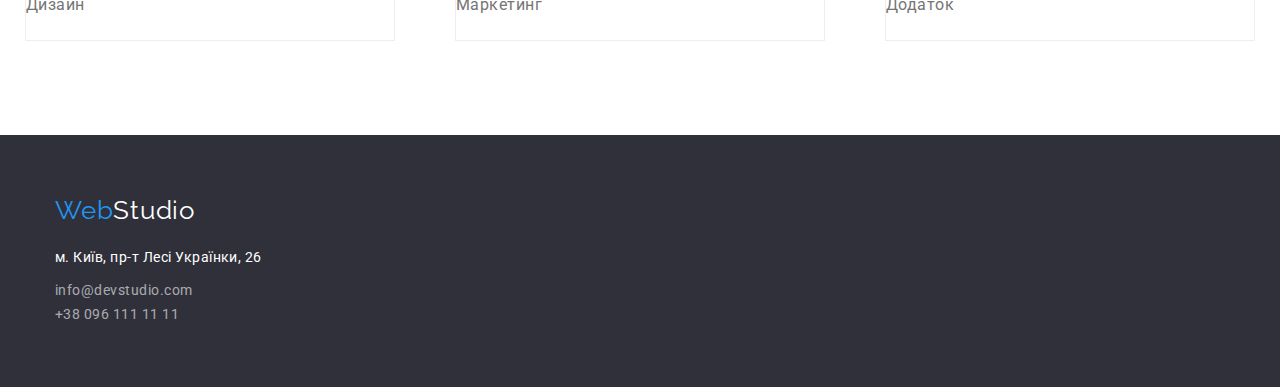
==== commit 85083001: "hw3" ====
--- a/portfolio.html
+++ b/portfolio.html
@@ -8,7 +8,7 @@
     <title>Портфоліо</title>
 <link href="https://fonts.googleapis.com/css2?family=Raleway:wght@700&family=Roboto:wght@400;500;700;900&display=swap"
     rel="stylesheet">
-    <link rel="stylesheet" href="./css/modern-normalize.css" />
+    <link rel="stylesheet" href="./css/modern-normalize.css">
     <link href="css/styles.css" rel="stylesheet" type="text/css">
 </head>
 <body>
@@ -34,7 +34,6 @@
     </header>
     <main>
         <section class="section">
-            <div class="container">
                 <h1 hidden>Наші роботи</h1>
                 <h2 hidden>Портфоліо</h2>
                 <!-- Фільтр -->
@@ -51,7 +50,7 @@
                 <ul class="portfolio list">
                     <li class="item">
                         <a class="link" href="#">
-                            <img class="img" src="./images/ptf.jpg" alt="Технокряк" width="370" />
+                            <img class="img" src="./images/ptf.jpg" alt="Технокряк" width="370">
                             <div class="signature">
                                 <h3 class="title">Технокряк</h3>
                                 <p class="text">Веб-сайт</p>
@@ -61,7 +60,7 @@
                     <li class="item">
                         <a class="link" href="#" target="_blank" rel="noopener noreferrer">
                             <img class="img" src="./images/ptf2.jpg" alt="Постер New Orlean vs Golden Star"
-                                width="370" />
+                                width="370">
                             <div class="signature">
                                 <h3 class="title">Постер New Orlean vs Golden Star</h3>
                                 <p class="text">Дизайн</p>
@@ -70,7 +69,7 @@
                     </li>
                     <li class="item">
                         <a class="link" href="#" target="_blank" rel="noopener noreferrer">
-                            <img class="img" src="./images/ptf3.jpg" alt="Ресторан Seafood" width="370" />
+                            <img class="img" src="./images/ptf3.jpg" alt="Ресторан Seafood" width="370">
                             <div class="signature">
                                 <h3 class="title">Ресторан Seafood</h3>
                                 <p class="text">Додаток</p>
@@ -79,7 +78,7 @@
                     </li>
                     <li class="item">
                         <a class="link" href="#" target="_blank" rel="noopener noreferrer"><img class="img"
-                                src="./images/ptf4.jpg" alt="Проєкт Prime" width="370" />
+                                src="./images/ptf4.jpg" alt="Проєкт Prime" width="370">
                             <div class="signature">
                                 <h3 class="title">Проєкт Prime</h3>
                                 <p class="text">Маркетинг</p>
@@ -88,7 +87,7 @@
                     </li>
                     <li class="item">
                         <a class="link" href="#" target="_blank" rel="noopener noreferrer"><img class="img"
-                                src="./images/ptf5.jpg" alt="Проєкт Boxes" width="370" />
+                                src="./images/ptf5.jpg" alt="Проєкт Boxes" width="370">
                             <div class="signature">
                                 <h3 class="title">Проєкт Boxes</h3>
                                 <p class="text">Додаток</p>
@@ -97,7 +96,7 @@
                     </li>
                     <li class="item">
                         <a class="link" href="#" target="_blank" rel="noopener noreferrer"><img class="img"
-                                src="./images/ptf6.jpg" alt="Inspiration has no Borders" width="370" />
+                                src="./images/ptf6.jpg" alt="Inspiration has no Borders" width="370">
                             <div class="signature">
                                 <h3 class="title">Inspiration has no Borders</h3>
                                 <p class="text">Веб-сайт</p>
@@ -106,7 +105,7 @@
                     </li>
                     <li class="item">
                         <a class="link" href="#" target="_blank" rel="noopener noreferrer"><img class="img"
-                                src="./images/ptf7.jpg" alt="Видання Limited Edition" width="370" />
+                                src="./images/ptf7.jpg" alt="Видання Limited Edition" width="370">
                             <div class="signature">
                                 <h3 class="title">Видання Limited Edition</h3>
                                 <p class="text">Дизайн</p>
@@ -115,7 +114,7 @@
                     </li>
                     <li class="item">
                         <a class="link" href="#" target="_blank" rel="noopener noreferrer"><img class="img"
-                                src="./images/ptf8.jpg" alt="Проєкт LAB" width="370" />
+                                src="./images/ptf8.jpg" alt="Проєкт LAB" width="370">
                             <div class="signature">
                                 <h3 class="title">Проєкт LAB</h3>
                                 <p class="text">Маркетинг</p>
@@ -124,7 +123,7 @@
                     </li>
                     <li class="item">
                         <a class="link" href="#" target="_blank" rel="noopener noreferrer"><img class="img"
-                                src="./images/ptf9.jpg" alt="Growing Business" width="370" />
+                                src="./images/ptf9.jpg" alt="Growing Business" width="370">
                             <div class="signature">
                                 <h3 class="title">Growing Business</h3>
                                 <p class="text">Додаток</p>
@@ -154,7 +153,6 @@
                 </ul>
             </address>
         </div>
-        </div>
     </footer>
     </body>
     
--- a/css/styles.css
+++ b/css/styles.css
@@ -275,7 +275,9 @@
                   .section-team {
                     background-color: #F5F4FA;
                   }
-
+                  .description {
+                    padding: 20px 24px;
+                  }
              .team {
                 display: flex;
                 justify-content: center;
@@ -290,7 +292,7 @@
                         text-align: center;
                         letter-spacing: 0.03em;
                 }
-                .description-title {
+                .desc-title {
                 color: var(--title-text-color);
                 padding-top: 30px;
                 font-weight: 500;
@@ -299,7 +301,7 @@
                 text-align: center;
                 letter-spacing: 0.03em;
                 }
-                .description{
+                .desc{
                     color: #757575;
                 font-weight: 400;
                 padding-top: 10px;
@@ -393,12 +395,12 @@
      color: #FFFFFF;
      background-color: #2196F3;
  }
-  .portfolio .img {
+  .portfolio  {
       display: block;
   }
 
   .signature {
-      padding-bottom: 24px;
+      padding-bottom: 20px;
       border-left: 1px solid #EEEEEE;
       border-right: 1px solid #EEEEEE;
       border-bottom: 1px solid #EEEEEE;
@@ -453,9 +455,6 @@
 
   }
   
-
-  
-
   .portfolio .title {
       color: var(--title-text-color);
       align-items: center;
